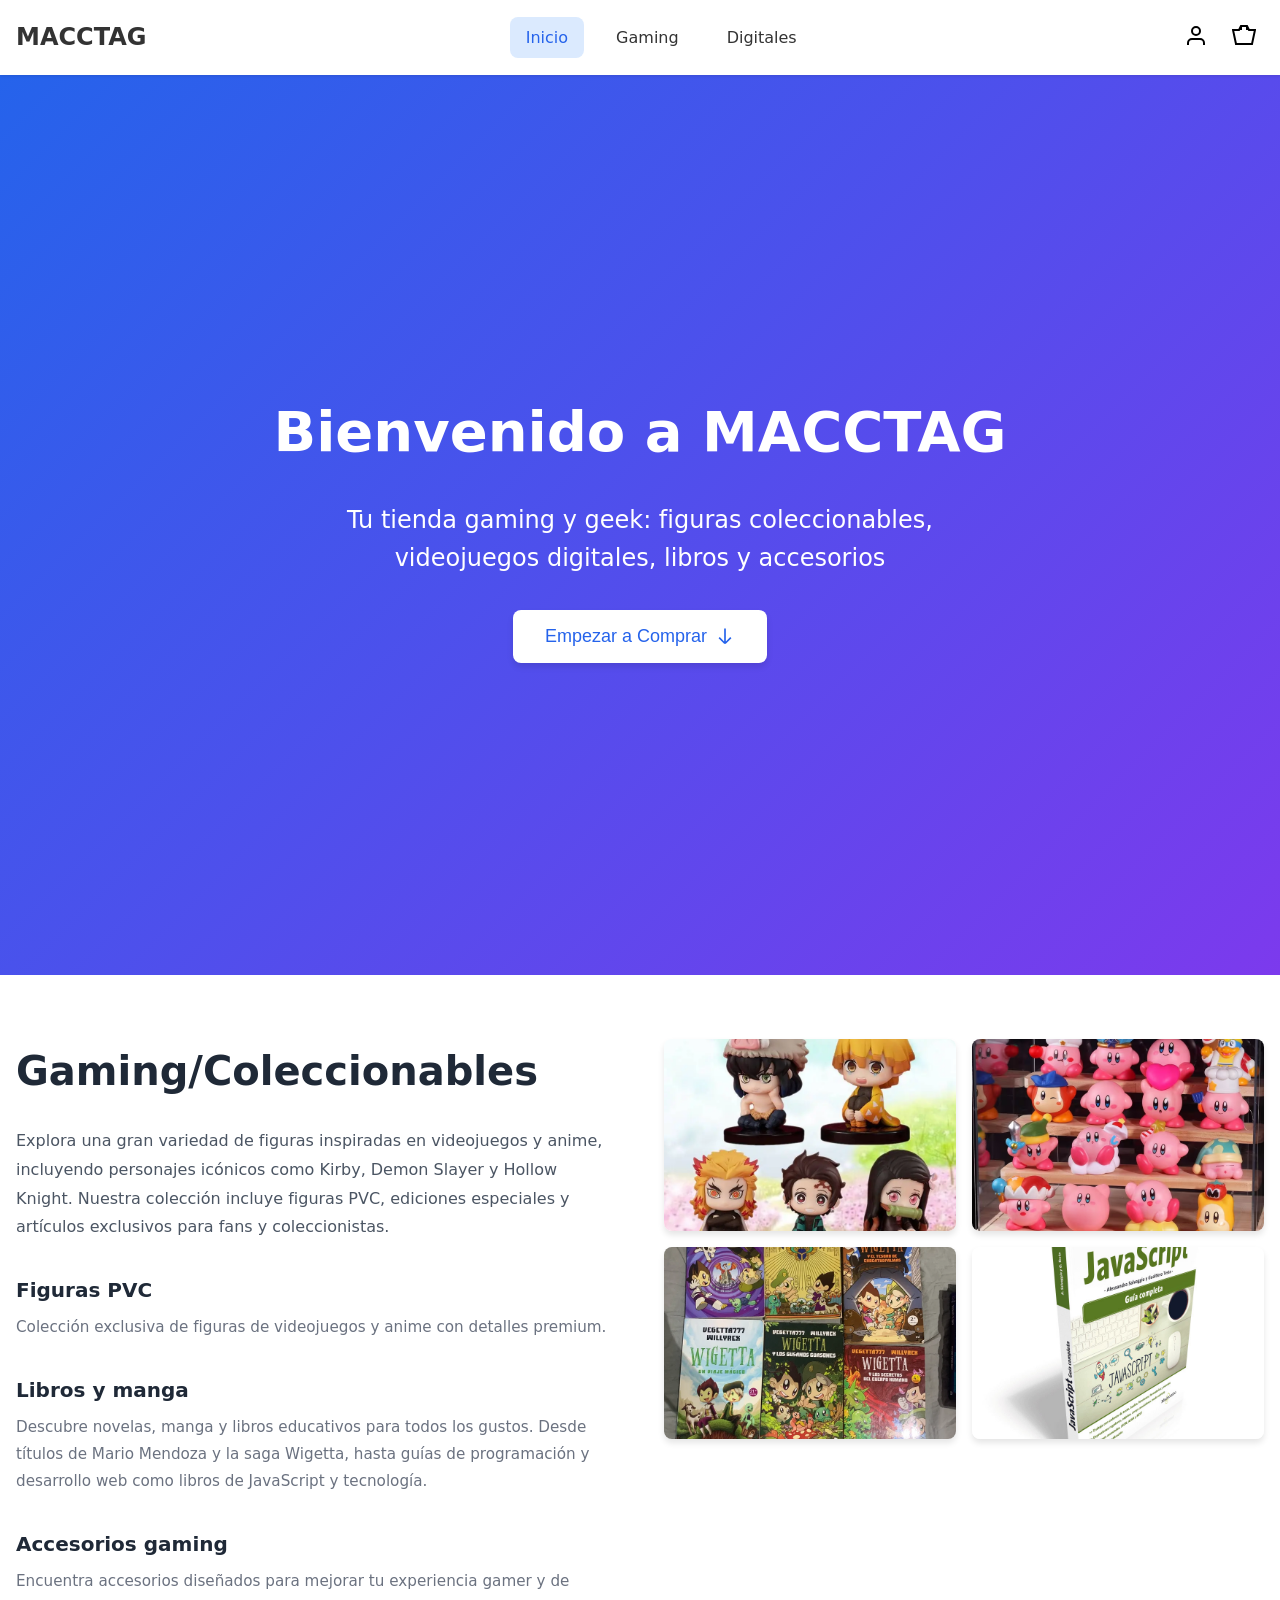
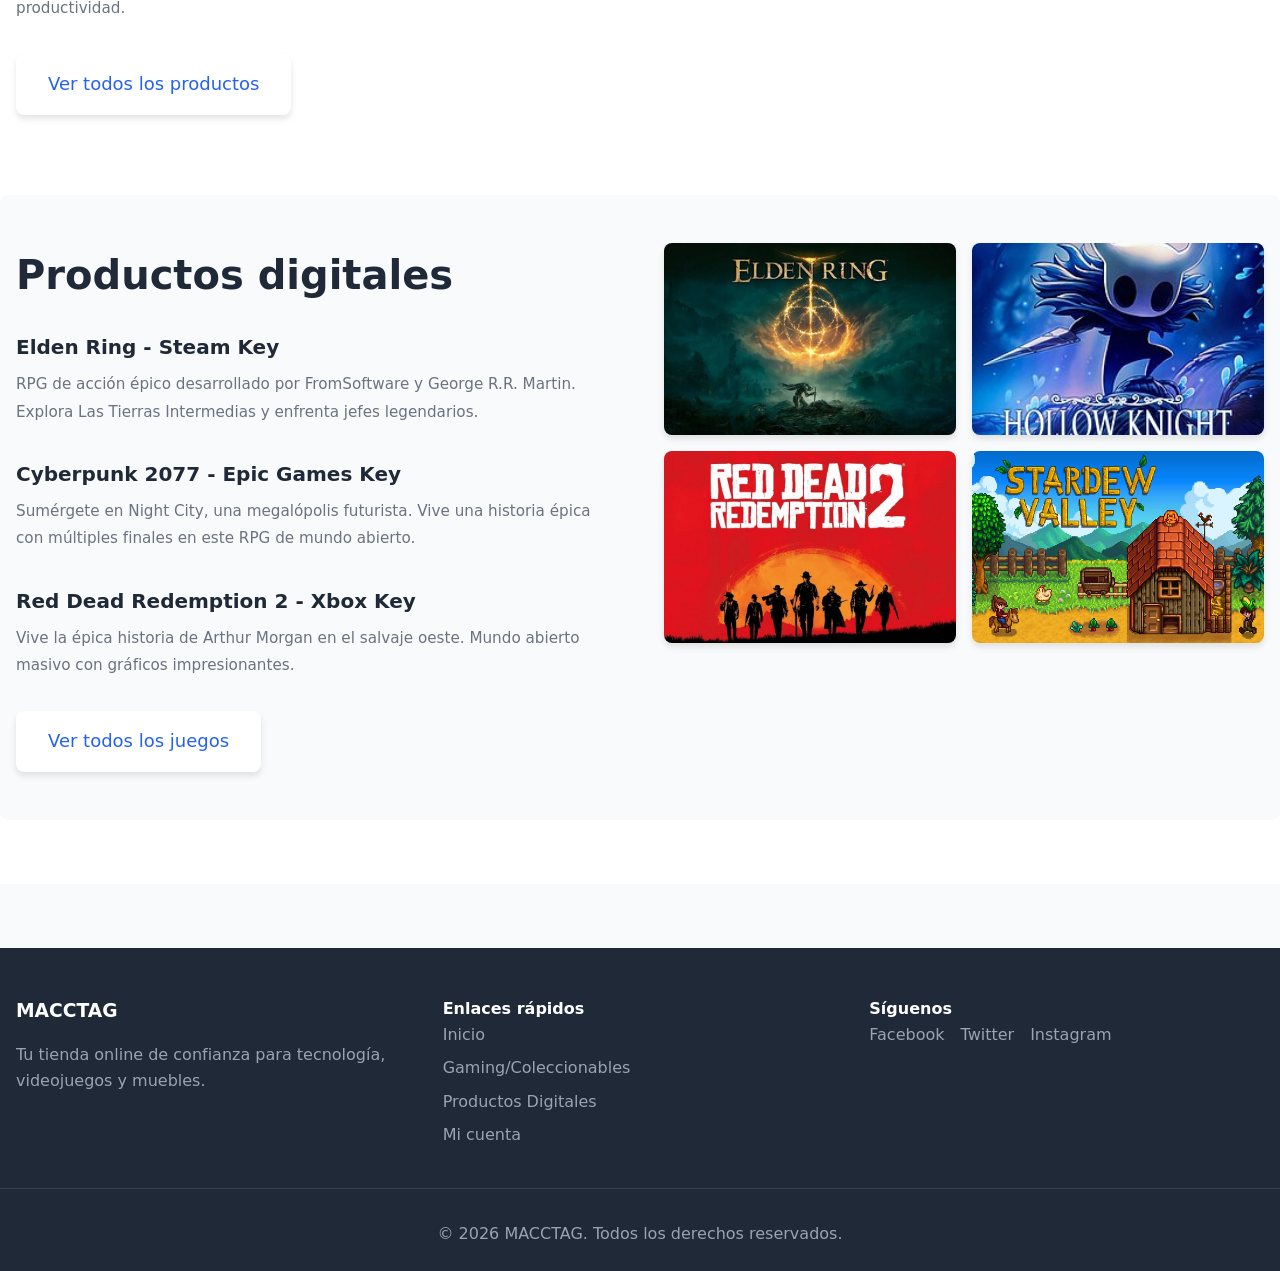
==== index.html @ 683eb12d "Add files via upload" ====
<!DOCTYPE html>
<html lang="es">
<head>
    <meta charset="UTF-8">
    <meta name="viewport" content="width=device-width, initial-scale=1.0">
    <title>MACCTAG - Tu tienda gaming y geek</title>
    <link rel="stylesheet" href="css/styles.css">
</head>
<body>
    <!-- Header -->
    <header>
        <div class="header-container">
            <a href="index.html" class="logo">MACCTAG</a>
            <nav>
                <a href="index.html" class="active">Inicio</a>
                <a href="gaming-coleccionables.html">Gaming</a>
                <a href="productos-digitales.html">Digitales</a>
            </nav>
            <div class="user-actions">
                <button class="icon-btn" onclick="window.location.href='login.html'">
                    <svg width="24" height="24" fill="none" stroke="currentColor" stroke-width="2" viewBox="0 0 24 24">
                        <path d="M20 21v-2a4 4 0 0 0-4-4H8a4 4 0 0 0-4 4v2"></path>
                        <circle cx="12" cy="7" r="4"></circle>
                    </svg>
                </button>
                <button class="icon-btn" onclick="window.location.href='carrito.html'">
                    <svg width="24" height="24" fill="none" stroke="currentColor" stroke-width="2" viewBox="0 0 24 24">
                        <path d="M9 2L7 6H1L4 20H20L23 6H17L15 2H9Z"></path>
                        <path d="M9 6V3M15 6V3"></path>
                    </svg>
                    <span class="cart-badge" style="display: none;">0</span>
                </button>
            </div>
        </div>
    </header>

    <!-- Hero Banner -->
    <section class="hero">
        <div class="hero-content">
            <h1>Bienvenido a MACCTAG</h1>
            <p>Tu tienda gaming y geek: figuras coleccionables, videojuegos digitales, libros y accesorios</p>
            <button class="btn-primary" onclick="document.querySelector('.categories').scrollIntoView({behavior: 'smooth'})">
                Empezar a Comprar
                <svg width="20" height="20" fill="none" stroke="currentColor" stroke-width="2" viewBox="0 0 24 24">
                    <path d="M19 14l-7 7m0 0l-7-7m7 7V3"></path>
                </svg>
            </button>
        </div>
    </section>

    <!-- Categories Section -->
    <section class="categories">
        <div class="container">
            <!-- Gaming/Coleccionables -->
            <div class="category-section">
                <div class="category-grid">
                    <div class="category-content">
                        <h2>Gaming/Coleccionables</h2>
                        <p>Explora una gran variedad de figuras inspiradas en videojuegos y anime, incluyendo personajes icónicos como Kirby, Demon Slayer y Hollow Knight. Nuestra colección incluye figuras PVC, ediciones especiales y artículos exclusivos para fans y coleccionistas.</p>
                        
                        <div class="category-features">
                            <div class="feature">
                                <h3>Figuras PVC</h3>
                                <p>Colección exclusiva de figuras de videojuegos y anime con detalles premium.</p>
                            </div>
                            
                            <div class="feature">
                                <h3>Libros y manga</h3>
                                <p>Descubre novelas, manga y libros educativos para todos los gustos. Desde títulos de Mario Mendoza y la saga Wigetta, hasta guías de programación y desarrollo web como libros de JavaScript y tecnología.</p>
                            </div>
                            
                            <div class="feature">
                                <h3>Accesorios gaming</h3>
                                <p>Encuentra accesorios diseñados para mejorar tu experiencia gamer y de productividad.</p>
                            </div>
                        </div>

                        <a href="gaming-coleccionables.html" class="btn-primary">Ver todos los productos</a>
                    </div>

                    <div class="image-grid">
                        <img src="images/image-6.png" alt="Figuras Demon Slayer">
                        <img src="images/image-10.png" alt="Figuras Kirby">
                        <img src="images/image-7.png" alt="Libros Wigetta">
                        <img src="images/image-8.png" alt="Libro JavaScript">
                    </div>
                </div>
            </div>

            <!-- Productos Digitales -->
            <div class="category-section category-alt">
                <div class="category-grid">
                    <div class="category-content">
                        <h2>Productos digitales</h2>
                        
                        <div class="category-features">
                            <div class="feature">
                                <h3>Elden Ring - Steam Key</h3>
                                <p>RPG de acción épico desarrollado por FromSoftware y George R.R. Martin. Explora Las Tierras Intermedias y enfrenta jefes legendarios.</p>
                            </div>
                            
                            <div class="feature">
                                <h3>Cyberpunk 2077 - Epic Games Key</h3>
                                <p>Sumérgete en Night City, una megalópolis futurista. Vive una historia épica con múltiples finales en este RPG de mundo abierto.</p>
                            </div>
                            
                            <div class="feature">
                                <h3>Red Dead Redemption 2 - Xbox Key</h3>
                                <p>Vive la épica historia de Arthur Morgan en el salvaje oeste. Mundo abierto masivo con gráficos impresionantes.</p>
                            </div>
                        </div>

                        <a href="productos-digitales.html" class="btn-primary">Ver todos los juegos</a>
                    </div>

                    <div class="image-grid">
                        <img src="images/image-4.png" alt="Elden Ring">
                        <img src="images/image-2.png" alt="Hollow Knight">
                        <img src="images/image-3.png" alt="Red Dead Redemption 2">
                        <img src="images/image-1.png" alt="Stardew Valley">
                    </div>
                </div>
            </div>
        </div>
    </section>

    <!-- Footer -->
    <footer>
        <div class="footer-grid">
            <div class="footer-section">
                <h3>MACCTAG</h3>
                <p style="color: #9ca3af;">Tu tienda online de confianza para tecnología, videojuegos y muebles.</p>
            </div>
            <div class="footer-section">
                <h4>Enlaces rápidos</h4>
                <ul>
                    <li><a href="index.html">Inicio</a></li>
                    <li><a href="gaming-coleccionables.html">Gaming/Coleccionables</a></li>
                    <li><a href="productos-digitales.html">Productos Digitales</a></li>
                    <li><a href="login.html">Mi cuenta</a></li>
                </ul>
            </div>
            <div class="footer-section">
                <h4>Síguenos</h4>
                <div style="display: flex; gap: 1rem;">
                    <a href="#">Facebook</a>
                    <a href="#">Twitter</a>
                    <a href="#">Instagram</a>
                </div>
            </div>
        </div>
        <div class="footer-bottom">
            <p>&copy; 2026 MACCTAG. Todos los derechos reservados.</p>
        </div>
    </footer>

    <script src="products.js"></script>
    <script src="cart.js"></script>
</body>
</html>
---- css/styles.css ----
* {
  margin: 0;
  padding: 0;
  box-sizing: border-box;
}

body {
  font-family: system-ui, -apple-system, BlinkMacSystemFont, 'Segoe UI', Roboto, sans-serif;
  line-height: 1.6;
  color: #333;
  background-color: #f9fafb;
}

/* Header */
header {
  background: white;
  box-shadow: 0 1px 3px rgba(0,0,0,0.1);
  position: sticky;
  top: 0;
  z-index: 100;
}

.header-container {
  max-width: 1280px;
  margin: 0 auto;
  padding: 1rem;
  display: flex;
  justify-content: space-between;
  align-items: center;
}

.logo {
  font-size: 1.5rem;
  font-weight: bold;
  color: #333;
  text-decoration: none;
}

nav {
  display: flex;
  gap: 1rem;
  align-items: center;
}

nav a {
  padding: 0.5rem 1rem;
  border-radius: 0.5rem;
  text-decoration: none;
  color: #333;
  transition: all 0.3s;
}

nav a:hover, nav a.active {
  background: #dbeafe;
  color: #2563eb;
}

.user-actions {
  display: flex;
  gap: 0.5rem;
  align-items: center;
}

.icon-btn {
  position: relative;
  padding: 0.5rem;
  background: transparent;
  border: none;
  border-radius: 0.5rem;
  cursor: pointer;
  transition: background 0.3s;
}

.icon-btn:hover {
  background: #f3f4f6;
}

.cart-badge {
  position: absolute;
  top: -4px;
  right: -4px;
  background: #2563eb;
  color: white;
  font-size: 0.75rem;
  width: 20px;
  height: 20px;
  border-radius: 50%;
  display: flex;
  align-items: center;
  justify-content: center;
}

/* Hero Banner */
.hero {
  position: relative;
  height: 100vh;
  background: linear-gradient(135deg, #2563eb 0%, #7c3aed 100%);
  display: flex;
  align-items: center;
  justify-content: center;
  color: white;
  text-align: center;
  overflow: hidden;
}

.hero::before {
  content: '';
  position: absolute;
  inset: 0;
  background-image: url('https://images.unsplash.com/photo-1563013544-824ae1b704d3?crop=entropy&cs=tinysrgb&fit=max&fm=jpg&q=80&w=1920');
  background-size: cover;
  background-position: center;
  opacity: 0.2;
}

.hero-content {
  position: relative;
  z-index: 10;
  padding: 2rem;
}

.hero h1 {
  font-size: 3.5rem;
  margin-bottom: 1.5rem;
}

.hero p {
  font-size: 1.5rem;
  margin-bottom: 2rem;
  max-width: 700px;
  margin-left: auto;
  margin-right: auto;
}

.btn-primary {
  background: white;
  color: #2563eb;
  padding: 1rem 2rem;
  border-radius: 0.5rem;
  text-decoration: none;
  font-size: 1.125rem;
  display: inline-flex;
  align-items: center;
  gap: 0.5rem;
  transition: all 0.3s;
  box-shadow: 0 4px 6px rgba(0,0,0,0.1);
  border: none;
  cursor: pointer;
}

.btn-primary:hover {
  background: #f3f4f6;
  transform: translateY(-2px);
  box-shadow: 0 6px 12px rgba(0,0,0,0.15);
}

/* Categories Section */
.categories {
  background: white;
  padding: 4rem 0;
}

.container {
  max-width: 1280px;
  margin: 0 auto;
  padding: 0 1rem;
}

.category-section {
  margin-bottom: 5rem;
}

.category-grid {
  display: grid;
  grid-template-columns: 1fr 1fr;
  gap: 3rem;
  align-items: start;
}

.category-content h2 {
  font-size: 2.5rem;
  margin-bottom: 1.5rem;
  color: #1f2937;
}

.category-content p {
  color: #4b5563;
  line-height: 1.8;
  margin-bottom: 2rem;
}

.category-features {
  margin-bottom: 2rem;
}

.feature {
  margin-bottom: 1.5rem;
}

.feature h3 {
  font-size: 1.25rem;
  margin-bottom: 0.5rem;
  color: #1f2937;
}

.feature p {
  color: #6b7280;
  font-size: 0.95rem;
}

.image-grid {
  display: grid;
  grid-template-columns: 1fr 1fr;
  gap: 1rem;
}

.image-grid img {
  width: 100%;
  height: 192px;
  object-fit: cover;
  border-radius: 0.5rem;
  box-shadow: 0 4px 6px rgba(0,0,0,0.1);
}

.category-alt {
  background: #f9fafb;
  margin: 0 -1rem;
  padding: 3rem 1rem;
  border-radius: 0.5rem;
}

/* Product Grid */
.products-page {
  max-width: 1280px;
  margin: 0 auto;
  padding: 3rem 1rem;
}

.page-header {
  margin-bottom: 3rem;
}

.page-header h1 {
  font-size: 3rem;
  margin-bottom: 1rem;
  color: #1f2937;
}

.page-header p {
  font-size: 1.25rem;
  color: #6b7280;
  max-width: 800px;
}

.product-grid {
  display: grid;
  grid-template-columns: repeat(auto-fill, minmax(300px, 1fr));
  gap: 1.5rem;
}

.product-card {
  background: white;
  border-radius: 0.5rem;
  box-shadow: 0 1px 3px rgba(0,0,0,0.1);
  transition: all 0.3s;
  overflow: hidden;
  text-decoration: none;
  color: inherit;
  display: block;
}

.product-card:hover {
  box-shadow: 0 10px 25px rgba(0,0,0,0.15);
  transform: translateY(-4px);
}

.product-image {
  width: 100%;
  height: 250px;
  object-fit: cover;
}

.product-info {
  padding: 1.5rem;
}

.product-name {
  font-size: 1.125rem;
  margin-bottom: 0.5rem;
  color: #1f2937;
}

.product-price {
  font-size: 1.5rem;
  color: #2563eb;
  margin-bottom: 1rem;
}

.btn-add-cart {
  background: #2563eb;
  color: white;
  padding: 0.75rem 1.5rem;
  border-radius: 0.5rem;
  border: none;
  cursor: pointer;
  display: inline-flex;
  align-items: center;
  gap: 0.5rem;
  transition: background 0.3s;
  width: 100%;
  justify-content: center;
}

.btn-add-cart:hover {
  background: #1d4ed8;
}

/* Footer */
footer {
  background: #1f2937;
  color: white;
  padding: 3rem 0 1.5rem;
  margin-top: 4rem;
}

.footer-grid {
  max-width: 1280px;
  margin: 0 auto;
  padding: 0 1rem;
  display: grid;
  grid-template-columns: repeat(3, 1fr);
  gap: 2rem;
  margin-bottom: 2rem;
}

.footer-section h3 {
  margin-bottom: 1rem;
}

.footer-section ul {
  list-style: none;
}

.footer-section ul li {
  margin-bottom: 0.5rem;
}

.footer-section a {
  color: #9ca3af;
  text-decoration: none;
  transition: color 0.3s;
}

.footer-section a:hover {
  color: white;
}

.footer-bottom {
  border-top: 1px solid #374151;
  padding-top: 2rem;
  text-align: center;
  color: #9ca3af;
}

/* Responsive */
@media (max-width: 768px) {
  .hero h1 {
    font-size: 2rem;
  }

  .hero p {
    font-size: 1.125rem;
  }

  .category-grid {
    grid-template-columns: 1fr;
  }

  .footer-grid {
    grid-template-columns: 1fr;
  }

  nav {
    display: none;
  }

  .product-grid {
    grid-template-columns: 1fr;
  }
}

/* Cart Page */
.cart-container {
  max-width: 1280px;
  margin: 0 auto;
  padding: 2rem 1rem;
}

.cart-grid {
  display: grid;
  grid-template-columns: 2fr 1fr;
  gap: 2rem;
}

.cart-items {
  display: flex;
  flex-direction: column;
  gap: 1rem;
}

.cart-item {
  background: white;
  padding: 1rem;
  border-radius: 0.5rem;
  box-shadow: 0 1px 3px rgba(0,0,0,0.1);
  display: grid;
  grid-template-columns: 100px 1fr auto;
  gap: 1rem;
  align-items: center;
}

.cart-item-image {
  width: 100px;
  height: 100px;
  object-fit: cover;
  border-radius: 0.5rem;
}

.cart-item-info h3 {
  margin-bottom: 0.5rem;
}

.quantity-controls {
  display: flex;
  align-items: center;
  gap: 1rem;
  margin-top: 0.5rem;
}

.quantity-btn {
  background: #f3f4f6;
  border: none;
  width: 32px;
  height: 32px;
  border-radius: 0.375rem;
  cursor: pointer;
  display: flex;
  align-items: center;
  justify-content: center;
}

.quantity-btn:hover {
  background: #e5e7eb;
}

.btn-remove {
  background: none;
  border: none;
  color: #dc2626;
  cursor: pointer;
  padding: 0.5rem;
}

.cart-summary {
  background: white;
  padding: 1.5rem;
  border-radius: 0.5rem;
  box-shadow: 0 4px 6px rgba(0,0,0,0.1);
  position: sticky;
  top: 100px;
  height: fit-content;
}

.summary-row {
  display: flex;
  justify-content: space-between;
  margin-bottom: 0.75rem;
  color: #6b7280;
}

.summary-total {
  border-top: 1px solid #e5e7eb;
  padding-top: 0.75rem;
  margin-top: 0.75rem;
  display: flex;
  justify-content: space-between;
  font-size: 1.25rem;
  font-weight: bold;
}

.btn-checkout {
  width: 100%;
  background: #2563eb;
  color: white;
  padding: 0.75rem;
  border-radius: 0.5rem;
  border: none;
  cursor: pointer;
  margin-top: 1.5rem;
  font-size: 1rem;
}

.btn-checkout:hover {
  background: #1d4ed8;
}

.empty-cart {
  text-align: center;
  padding: 4rem 2rem;
}

.empty-cart svg {
  width: 96px;
  height: 96px;
  color: #d1d5db;
  margin: 0 auto 1rem;
}
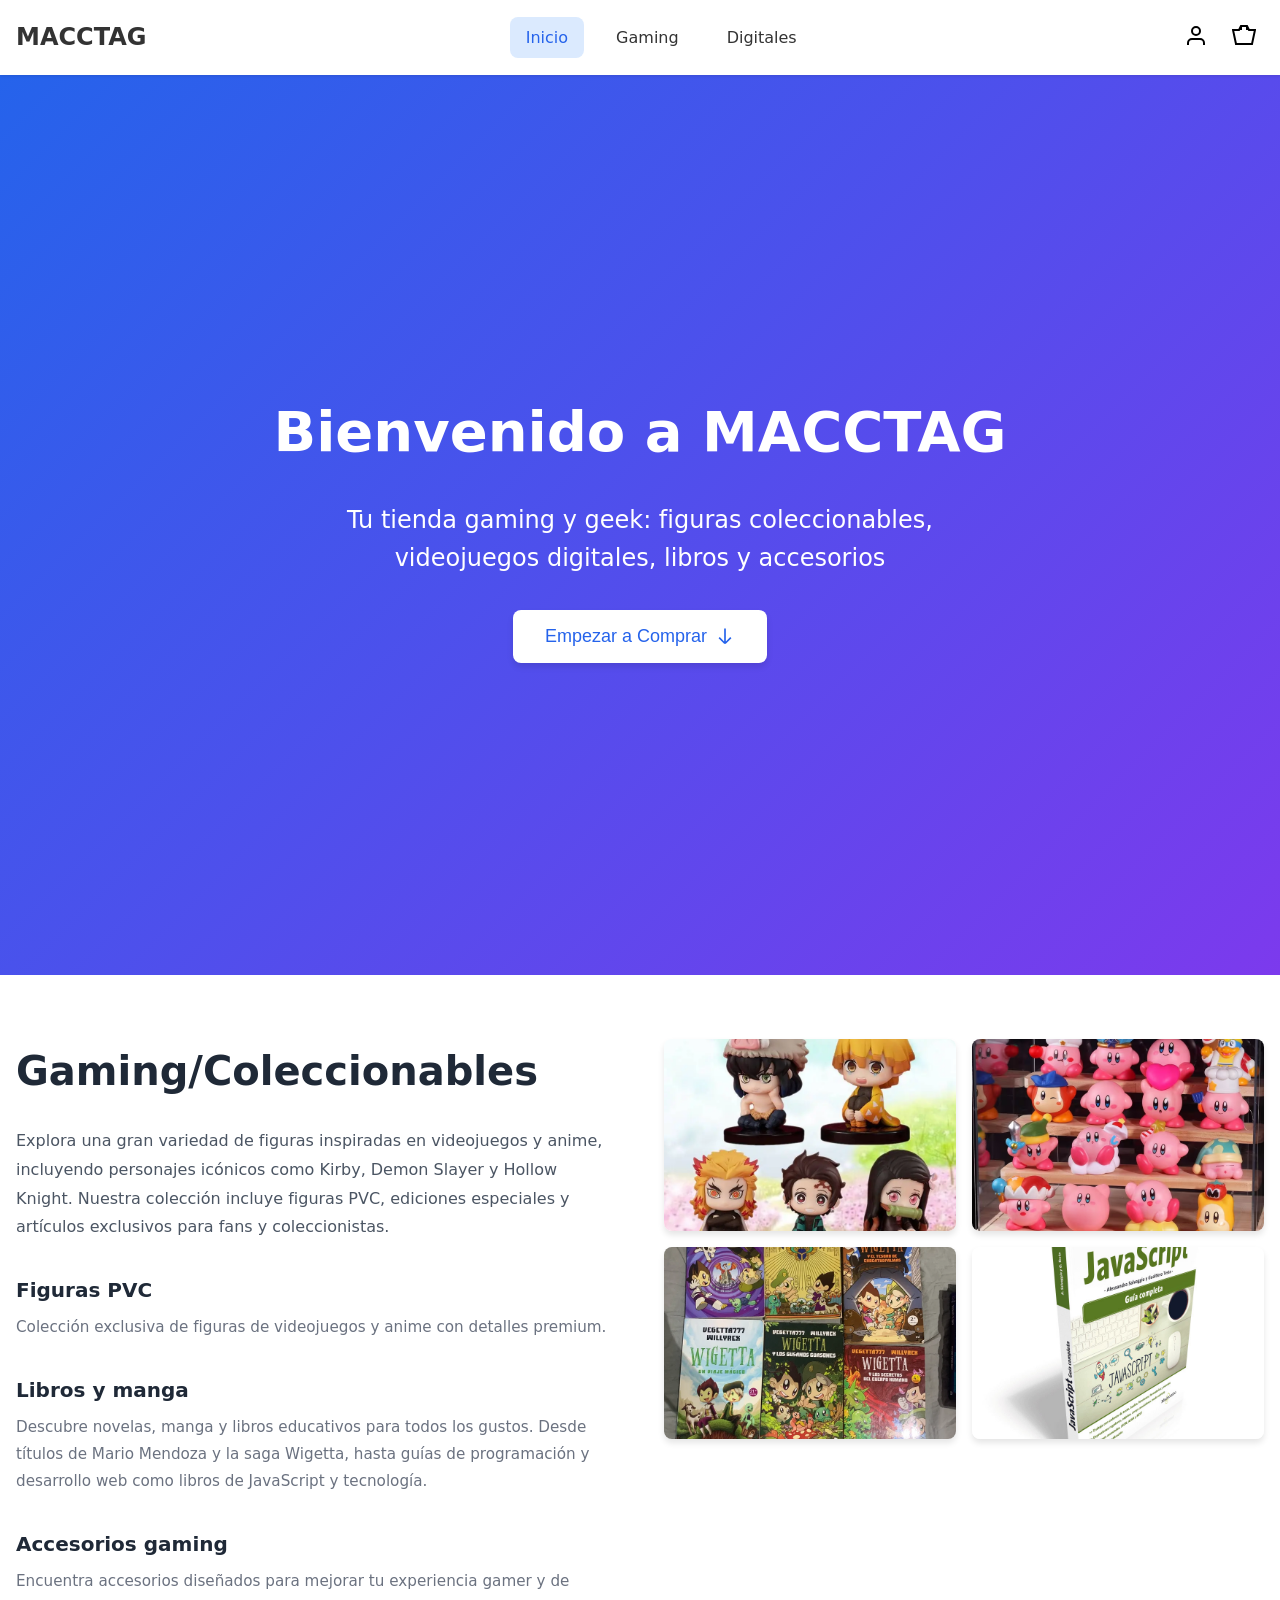
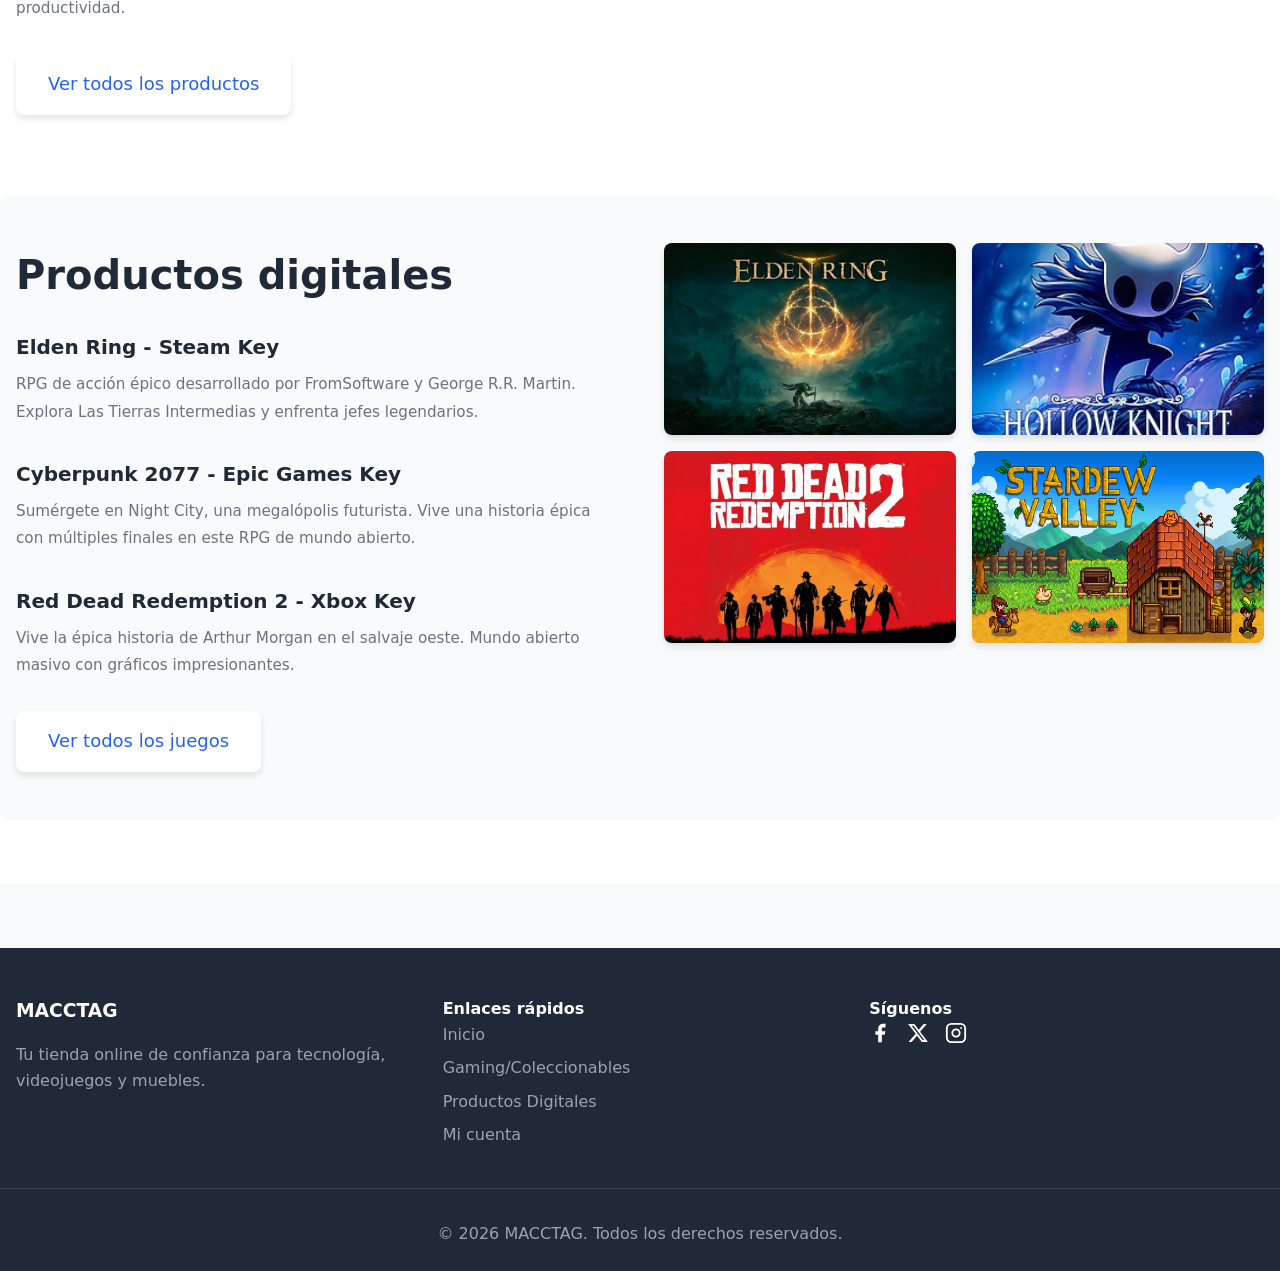
==== commit 07a8ff40: "Add files via upload" ====
--- a/index.html
+++ b/index.html
@@ -142,10 +142,16 @@
             </div>
             <div class="footer-section">
                 <h4>Síguenos</h4>
-                <div style="display: flex; gap: 1rem;">
-                    <a href="#">Facebook</a>
-                    <a href="#">Twitter</a>
-                    <a href="#">Instagram</a>
+                <div style="display: flex; gap: 1rem; align-items: center;">
+                    <a href="https://www.facebook.com" target="_blank" rel="noopener" title="Facebook" style="color: inherit;">
+                      <svg width="22" height="22" fill="currentColor" viewBox="0 0 24 24"><path d="M18 2h-3a5 5 0 0 0-5 5v3H7v4h3v8h4v-8h3l1-4h-4V7a1 1 0 0 1 1-1h3z"/></svg>
+                    </a>
+                    <a href="https://x.com/" target="_blank" rel="noopener" title="X" style="color: inherit;">
+                      <svg width="22" height="22" fill="currentColor" viewBox="0 0 24 24"><path d="M18.244 2.25h3.308l-7.227 8.26 8.502 11.24H16.17l-5.214-6.817L4.99 21.75H1.68l7.73-8.835L1.254 2.25H8.08l4.713 6.231zm-1.161 17.52h1.833L7.084 4.126H5.117z"/></svg>
+                    </a>
+                    <a href="https://www.instagram.com" target="_blank" rel="noopener" title="Instagram" style="color: inherit;">
+                      <svg width="22" height="22" fill="none" stroke="currentColor" stroke-width="2" viewBox="0 0 24 24"><rect x="2" y="2" width="20" height="20" rx="5" ry="5"/><circle cx="12" cy="12" r="4"/><circle cx="17.5" cy="6.5" r="1" fill="currentColor" stroke="none"/></svg>
+                    </a>
                 </div>
             </div>
         </div>
